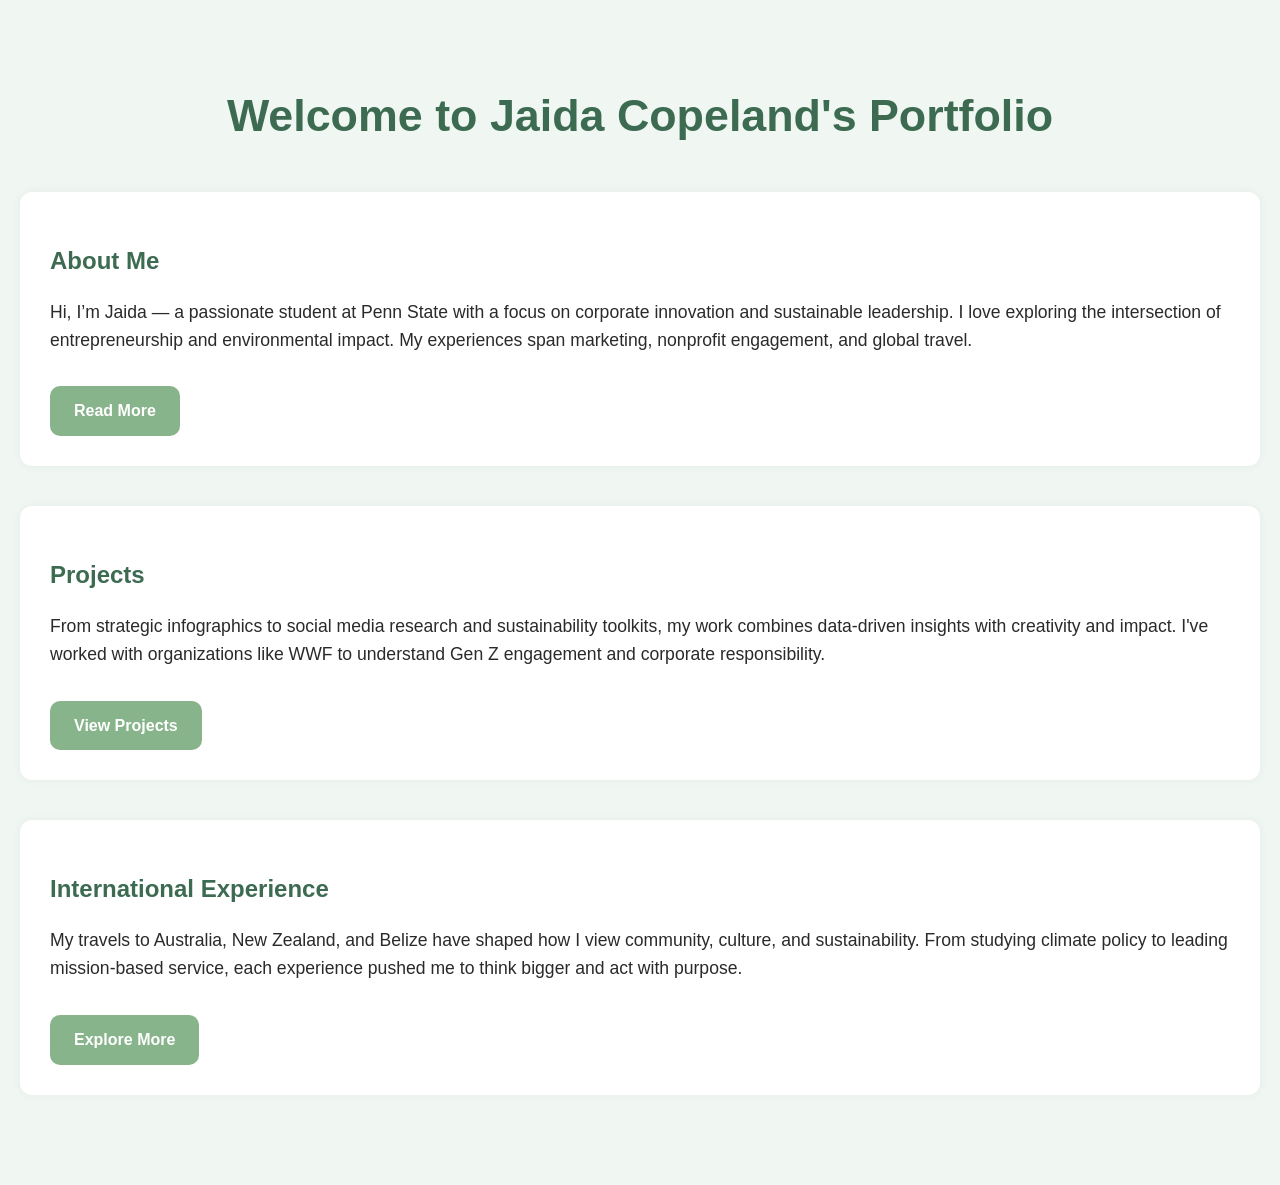
==== index.html @ 793de3ed "Rename index (3).html to index.html" ====
<!DOCTYPE html>
<html lang="en">
<head>
  <meta charset="UTF-8" />
  <title>Jaida Copeland Portfolio</title>
  <link rel="stylesheet" href="style.css" />
  <style>
    body {
      font-family: 'Arial', sans-serif;
      background-color: #f0f7f2;
      color: #2a2a2a;
      padding: 50px 20px;
      line-height: 1.6;
    }
    h1 {
      text-align: center;
      font-size: 2.8em;
      margin-bottom: 40px;
      color: #3d6b52;
    }
    section {
      background: white;
      border-radius: 12px;
      padding: 30px;
      margin-bottom: 40px;
      box-shadow: 0 0 10px rgba(0,0,0,0.05);
    }
    section h2 {
      color: #3d6b52;
      margin-bottom: 10px;
    }
    section p {
      font-size: 1.1em;
    }
    .button {
      display: inline-block;
      margin-top: 15px;
      padding: 12px 24px;
      background-color: #88b48b;
      color: white;
      text-decoration: none;
      font-weight: bold;
      border-radius: 10px;
      transition: background-color 0.3s ease;
    }
    .button:hover {
      background-color: #6f9c74;
    }
  </style>
</head>
<body>
  <h1>Welcome to Jaida Copeland's Portfolio</h1>

  <section id="about">
    <h2>About Me</h2>
    <p>Hi, I’m Jaida — a passionate student at Penn State with a focus on corporate innovation and sustainable leadership. I love exploring the intersection of entrepreneurship and environmental impact. My experiences span marketing, nonprofit engagement, and global travel.</p>
    <a href="about.html" class="button">Read More</a>
  </section>

  <section id="projects">
    <h2>Projects</h2>
    <p>From strategic infographics to social media research and sustainability toolkits, my work combines data-driven insights with creativity and impact. I've worked with organizations like WWF to understand Gen Z engagement and corporate responsibility.</p>
    <a href="projects.html" class="button">View Projects</a>
  </section>

  <section id="international">
    <h2>International Experience</h2>
    <p>My travels to Australia, New Zealand, and Belize have shaped how I view community, culture, and sustainability. From studying climate policy to leading mission-based service, each experience pushed me to think bigger and act with purpose.</p>
    <a href="international.html" class="button">Explore More</a>
  </section>

</body>
</html>
---- style.css ----
body {
    margin: 0;
    font-family: 'Segoe UI', Tahoma, Geneva, Verdana, sans-serif;
    background-color: #fefcf9;
    color: #333;
}

header {
    display: flex;
    justify-content: space-between;
    align-items: center;
    padding: 1em 2em;
    background-color: #f0f3ef;
    box-shadow: 0 2px 4px rgba(0,0,0,0.05);
}

.logo {
    font-size: 1.5em;
    font-weight: bold;
    color: #4a7c59;
}

nav a {
    margin: 0 10px;
    text-decoration: none;
    color: #4a7c59;
    font-weight: 500;
}

nav a:hover {
    text-decoration: underline;
}

.hero {
    padding: 4em 2em;
    text-align: center;
    background-color: #eaf1ec;
    color: #2e473b;
}

footer {
    text-align: center;
    padding: 2em;
    background-color: #f0f3ef;
    font-size: 0.9em;
    color: #666;
}
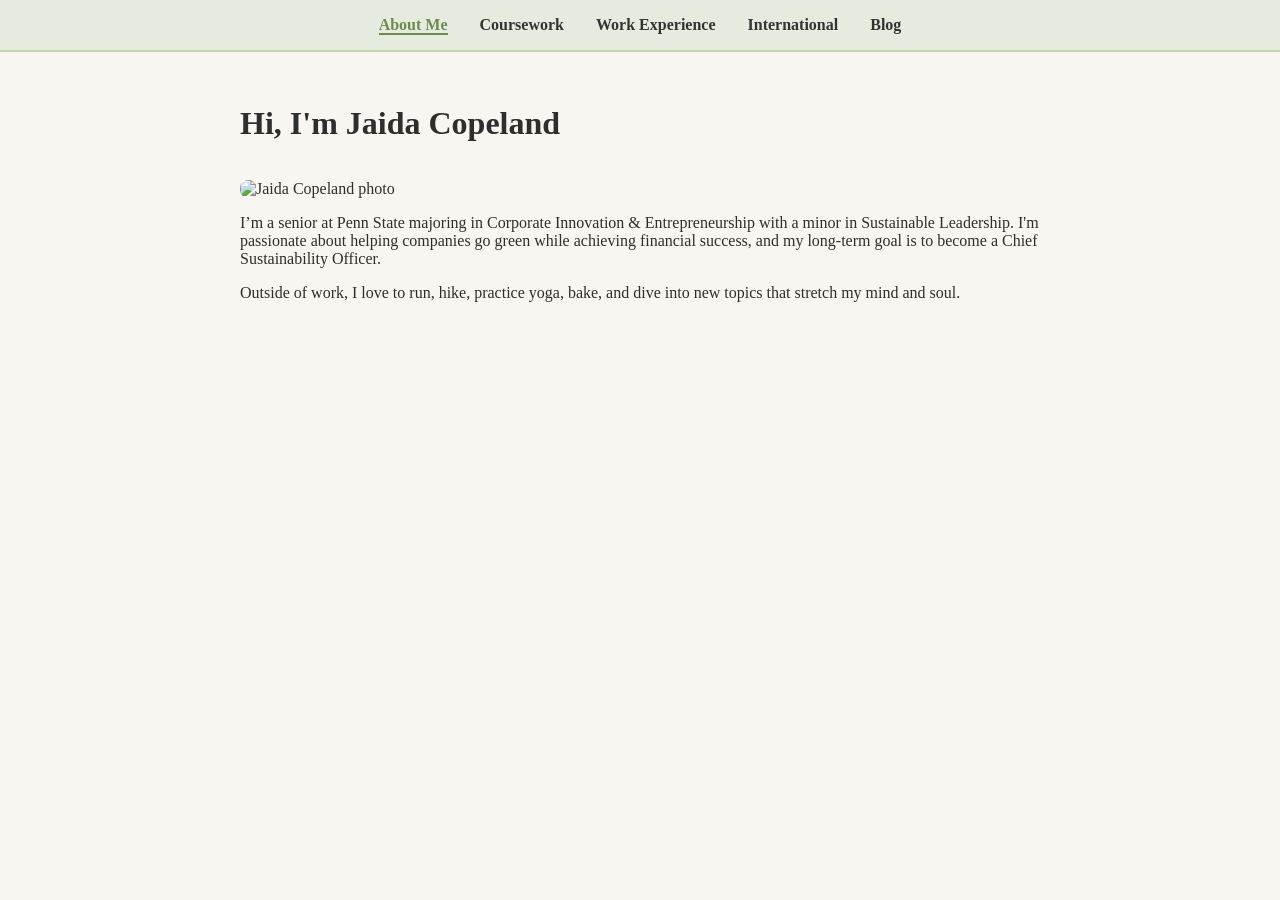
==== commit 07d8e0b5: "Add files via upload" ====
--- a/index.html
+++ b/index.html
@@ -1,74 +1,29 @@
-
 <!DOCTYPE html>
 <html lang="en">
 <head>
-  <meta charset="UTF-8" />
-  <title>Jaida Copeland Portfolio</title>
-  <link rel="stylesheet" href="style.css" />
-  <style>
-    body {
-      font-family: 'Arial', sans-serif;
-      background-color: #f0f7f2;
-      color: #2a2a2a;
-      padding: 50px 20px;
-      line-height: 1.6;
-    }
-    h1 {
-      text-align: center;
-      font-size: 2.8em;
-      margin-bottom: 40px;
-      color: #3d6b52;
-    }
-    section {
-      background: white;
-      border-radius: 12px;
-      padding: 30px;
-      margin-bottom: 40px;
-      box-shadow: 0 0 10px rgba(0,0,0,0.05);
-    }
-    section h2 {
-      color: #3d6b52;
-      margin-bottom: 10px;
-    }
-    section p {
-      font-size: 1.1em;
-    }
-    .button {
-      display: inline-block;
-      margin-top: 15px;
-      padding: 12px 24px;
-      background-color: #88b48b;
-      color: white;
-      text-decoration: none;
-      font-weight: bold;
-      border-radius: 10px;
-      transition: background-color 0.3s ease;
-    }
-    .button:hover {
-      background-color: #6f9c74;
-    }
-  </style>
+    <meta charset="UTF-8">
+    <title>About Me</title>
+    <link rel="stylesheet" href="style.css">
 </head>
 <body>
-  <h1>Welcome to Jaida Copeland's Portfolio</h1>
 
-  <section id="about">
-    <h2>About Me</h2>
-    <p>Hi, I’m Jaida — a passionate student at Penn State with a focus on corporate innovation and sustainable leadership. I love exploring the intersection of entrepreneurship and environmental impact. My experiences span marketing, nonprofit engagement, and global travel.</p>
-    <a href="about.html" class="button">Read More</a>
-  </section>
+<header>
+    <nav>
+        <ul>
+            <li><a href="index.html" class="active">About Me</a></li>
+            <li><a href="coursework.html">Coursework</a></li>
+            <li><a href="work.html">Work Experience</a></li>
+            <li><a href="international.html">International</a></li>
+            <li><a href="blog.html">Blog</a></li>
+        </ul>
+    </nav>
+</header>
 
-  <section id="projects">
-    <h2>Projects</h2>
-    <p>From strategic infographics to social media research and sustainability toolkits, my work combines data-driven insights with creativity and impact. I've worked with organizations like WWF to understand Gen Z engagement and corporate responsibility.</p>
-    <a href="projects.html" class="button">View Projects</a>
-  </section>
-
-  <section id="international">
-    <h2>International Experience</h2>
-    <p>My travels to Australia, New Zealand, and Belize have shaped how I view community, culture, and sustainability. From studying climate policy to leading mission-based service, each experience pushed me to think bigger and act with purpose.</p>
-    <a href="international.html" class="button">Explore More</a>
-  </section>
-
+<main>
+    <h1>Hi, I'm Jaida Copeland</h1>
+    <img src="assets/gazebo pic.jpg" alt="Jaida Copeland photo">
+    <p>I’m a senior at Penn State majoring in Corporate Innovation & Entrepreneurship with a minor in Sustainable Leadership. I'm passionate about helping companies go green while achieving financial success, and my long-term goal is to become a Chief Sustainability Officer.</p>
+    <p>Outside of work, I love to run, hike, practice yoga, bake, and dive into new topics that stretch my mind and soul.</p>
+</main>
 </body>
 </html>
--- a/style.css
+++ b/style.css
@@ -1,47 +1,50 @@
+
 body {
+    font-family: 'Georgia', serif;
     margin: 0;
-    font-family: 'Segoe UI', Tahoma, Geneva, Verdana, sans-serif;
-    background-color: #fefcf9;
+    background-color: #f9f6f1;
+    color: #2e2e2e;
+}
+header {
+    background-color: #e6ebe0;
+    padding: 1rem 0;
+    text-align: center;
+    border-bottom: 2px solid #c4d6b0;
+}
+nav ul {
+    display: flex;
+    justify-content: center;
+    list-style: none;
+    gap: 2rem;
+    padding: 0;
+    margin: 0;
+}
+nav ul li a {
+    text-decoration: none;
     color: #333;
+    font-weight: 600;
 }
-
-header {
-    display: flex;
-    justify-content: space-between;
-    align-items: center;
-    padding: 1em 2em;
-    background-color: #f0f3ef;
-    box-shadow: 0 2px 4px rgba(0,0,0,0.05);
+nav ul li a:hover, nav ul li a.active {
+    color: #6c8c4d;
+    border-bottom: 2px solid #6c8c4d;
 }
-
-.logo {
-    font-size: 1.5em;
-    font-weight: bold;
+main {
+    padding: 2rem;
+    max-width: 800px;
+    margin: auto;
+}
+section {
+    margin-bottom: 2.5rem;
+}
+img {
+    max-width: 100%;
+    height: auto;
+    margin-top: 1rem;
+    border-radius: 8px;
+}
+a {
     color: #4a7c59;
 }
-
-nav a {
-    margin: 0 10px;
-    text-decoration: none;
-    color: #4a7c59;
-    font-weight: 500;
-}
-
-nav a:hover {
+a:hover {
     text-decoration: underline;
 }
-
-.hero {
-    padding: 4em 2em;
-    text-align: center;
-    background-color: #eaf1ec;
-    color: #2e473b;
-}
-
-footer {
-    text-align: center;
-    padding: 2em;
-    background-color: #f0f3ef;
-    font-size: 0.9em;
-    color: #666;
-}
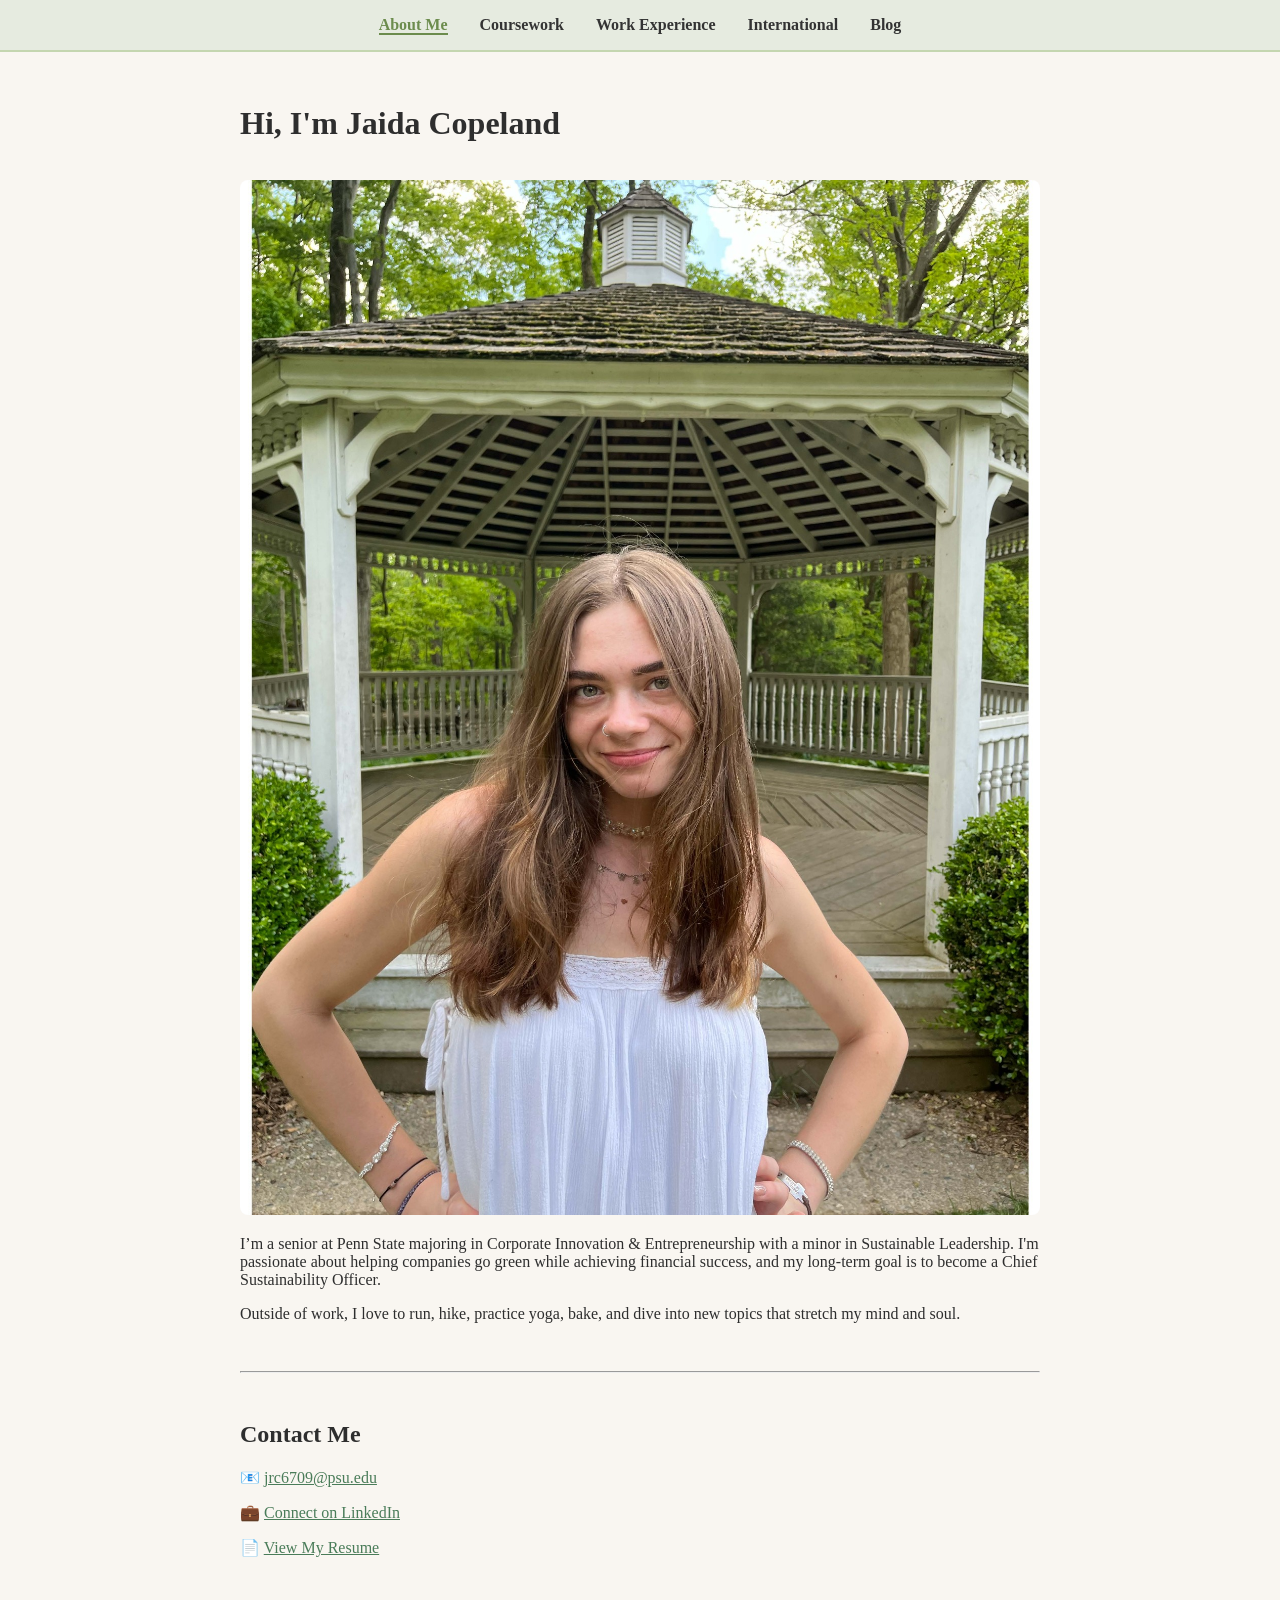
==== commit b9003551: "Rename index (4).html to index.html" ====
--- a/index.html
+++ b/index.html
@@ -6,7 +6,6 @@
     <link rel="stylesheet" href="style.css">
 </head>
 <body>
-
 <header>
     <nav>
         <ul>
@@ -18,12 +17,20 @@
         </ul>
     </nav>
 </header>
-
 <main>
     <h1>Hi, I'm Jaida Copeland</h1>
     <img src="assets/gazebo pic.jpg" alt="Jaida Copeland photo">
     <p>I’m a senior at Penn State majoring in Corporate Innovation & Entrepreneurship with a minor in Sustainable Leadership. I'm passionate about helping companies go green while achieving financial success, and my long-term goal is to become a Chief Sustainability Officer.</p>
     <p>Outside of work, I love to run, hike, practice yoga, bake, and dive into new topics that stretch my mind and soul.</p>
+
+    <hr style="margin: 3rem 0;">
+
+    <section>
+        <h2>Contact Me</h2>
+        <p>📧 <a href="mailto:jrc6709@psu.edu">jrc6709@psu.edu</a></p>
+        <p>💼 <a href="https://www.linkedin.com/in/jaidacopeland/" target="_blank">Connect on LinkedIn</a></p>
+        <p>📄 <a href="assets/COPELAND RESUME SP 25.pdf" target="_blank">View My Resume</a></p>
+    </section>
 </main>
 </body>
 </html>
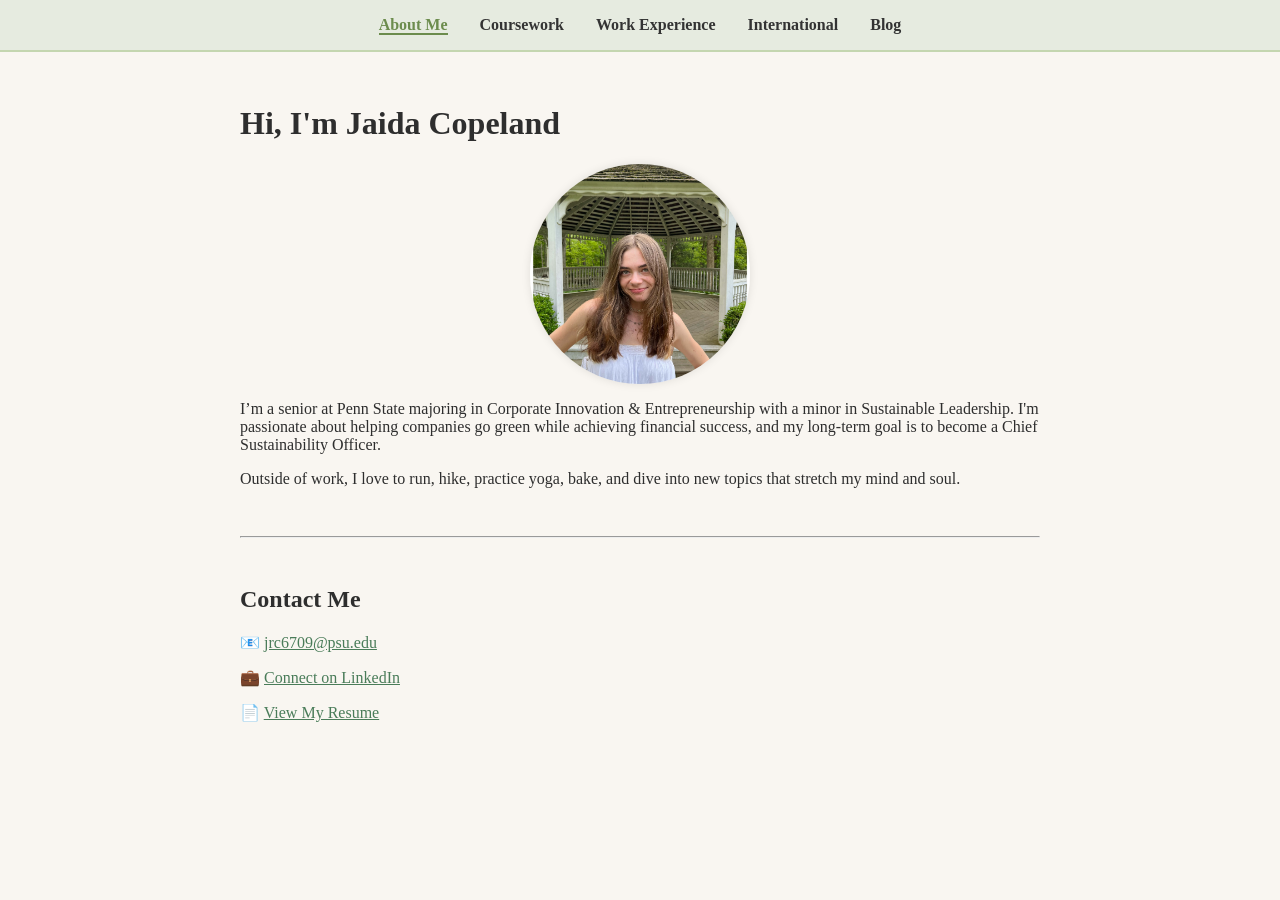
==== commit 5d31dc77: "Rename index (6).html to index.html" ====
--- a/index.html
+++ b/index.html
@@ -4,6 +4,17 @@
     <meta charset="UTF-8">
     <title>About Me</title>
     <link rel="stylesheet" href="style.css">
+    <style>
+        .profile-pic {
+            width: 220px;
+            height: 220px;
+            object-fit: cover;
+            border-radius: 50%;
+            display: block;
+            margin: 1rem auto;
+            box-shadow: 0 0 10px rgba(0, 0, 0, 0.1);
+        }
+    </style>
 </head>
 <body>
 <header>
@@ -19,7 +30,7 @@
 </header>
 <main>
     <h1>Hi, I'm Jaida Copeland</h1>
-    <img src="assets/gazebo pic.jpg" alt="Jaida Copeland photo">
+    <img src="assets/gazebo pic.jpg" alt="Jaida Copeland photo" class="profile-pic">
     <p>I’m a senior at Penn State majoring in Corporate Innovation & Entrepreneurship with a minor in Sustainable Leadership. I'm passionate about helping companies go green while achieving financial success, and my long-term goal is to become a Chief Sustainability Officer.</p>
     <p>Outside of work, I love to run, hike, practice yoga, bake, and dive into new topics that stretch my mind and soul.</p>
 
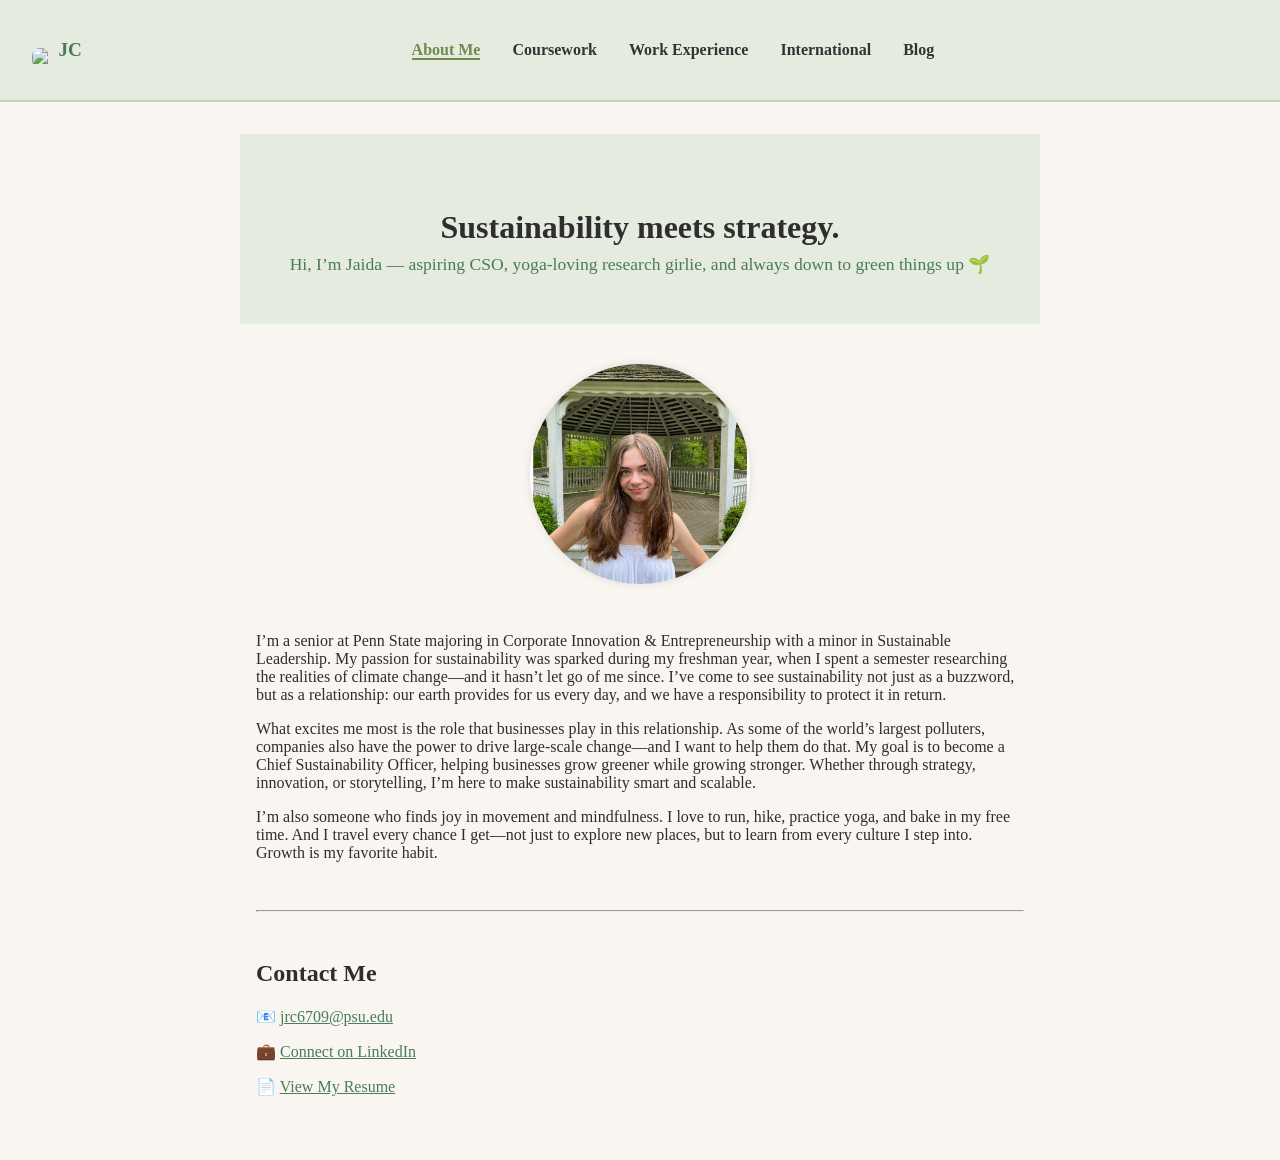
==== commit c78796cf: "Rename index (7).html to index.html" ====
--- a/index.html
+++ b/index.html
@@ -5,21 +5,54 @@
     <title>About Me</title>
     <link rel="stylesheet" href="style.css">
     <style>
+        .navbar-brand {
+            font-family: 'Georgia', serif;
+            font-weight: bold;
+            font-size: 1.2rem;
+            display: flex;
+            align-items: center;
+            gap: 0.4rem;
+            margin-right: auto;
+            padding-left: 1rem;
+            color: #4a7c59;
+        }
+        .navbar-brand img {
+            width: 20px;
+            height: 20px;
+        }
+        .hero {
+            background-color: #e6ebe0;
+            padding: 3rem 1rem 2rem 1rem;
+            text-align: center;
+        }
+        .hero h1 {
+            font-size: 2rem;
+            margin-bottom: 0.5rem;
+        }
+        .hero p {
+            font-size: 1.1rem;
+            color: #4a7c59;
+            margin-top: 0;
+        }
         .profile-pic {
             width: 220px;
             height: 220px;
             object-fit: cover;
             border-radius: 50%;
             display: block;
-            margin: 1rem auto;
+            margin: 2rem auto 1rem auto;
             box-shadow: 0 0 10px rgba(0, 0, 0, 0.1);
         }
     </style>
 </head>
 <body>
 <header>
-    <nav>
-        <ul>
+    <nav style="display: flex; align-items: center; background-color: #e6ebe0; padding: 1rem;">
+        <div class="navbar-brand">
+            <img src="assets/leaf-icon.png" alt="Leaf Icon">
+            JC
+        </div>
+        <ul style="display: flex; gap: 2rem; list-style: none; margin: 0 auto 0 0; padding: 0;">
             <li><a href="index.html" class="active">About Me</a></li>
             <li><a href="coursework.html">Coursework</a></li>
             <li><a href="work.html">Work Experience</a></li>
@@ -29,14 +62,20 @@
     </nav>
 </header>
 <main>
-    <h1>Hi, I'm Jaida Copeland</h1>
+    <section class="hero">
+        <h1>Sustainability meets strategy.</h1>
+        <p>Hi, I’m Jaida — aspiring CSO, yoga-loving research girlie, and always down to green things up 🌱</p>
+    </section>
+
     <img src="assets/gazebo pic.jpg" alt="Jaida Copeland photo" class="profile-pic">
-    <p>I’m a senior at Penn State majoring in Corporate Innovation & Entrepreneurship with a minor in Sustainable Leadership. I'm passionate about helping companies go green while achieving financial success, and my long-term goal is to become a Chief Sustainability Officer.</p>
-    <p>Outside of work, I love to run, hike, practice yoga, bake, and dive into new topics that stretch my mind and soul.</p>
 
-    <hr style="margin: 3rem 0;">
+    <section style="max-width: 800px; margin: auto; padding: 1rem;">
+        <p>I’m a senior at Penn State majoring in Corporate Innovation & Entrepreneurship with a minor in Sustainable Leadership. My passion for sustainability was sparked during my freshman year, when I spent a semester researching the realities of climate change—and it hasn’t let go of me since. I’ve come to see sustainability not just as a buzzword, but as a relationship: our earth provides for us every day, and we have a responsibility to protect it in return.</p>
+        <p>What excites me most is the role that businesses play in this relationship. As some of the world’s largest polluters, companies also have the power to drive large-scale change—and I want to help them do that. My goal is to become a Chief Sustainability Officer, helping businesses grow greener while growing stronger. Whether through strategy, innovation, or storytelling, I’m here to make sustainability smart and scalable.</p>
+        <p>I’m also someone who finds joy in movement and mindfulness. I love to run, hike, practice yoga, and bake in my free time. And I travel every chance I get—not just to explore new places, but to learn from every culture I step into. Growth is my favorite habit.</p>
 
-    <section>
+        <hr style="margin: 3rem 0;">
+
         <h2>Contact Me</h2>
         <p>📧 <a href="mailto:jrc6709@psu.edu">jrc6709@psu.edu</a></p>
         <p>💼 <a href="https://www.linkedin.com/in/jaidacopeland/" target="_blank">Connect on LinkedIn</a></p>
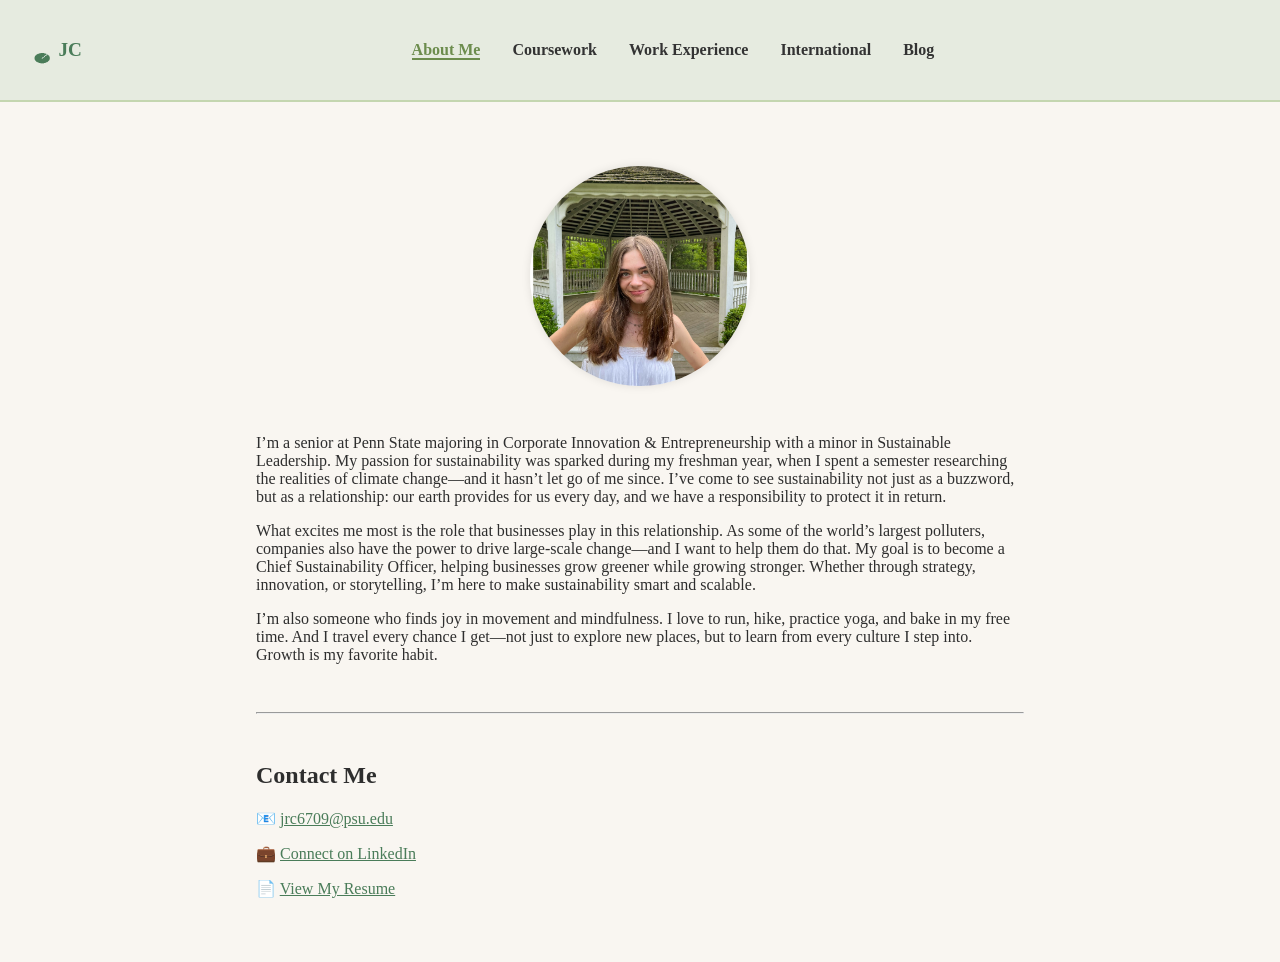
==== commit 3cc8d603: "Rename index (8).html to index.html" ====
--- a/index.html
+++ b/index.html
@@ -19,20 +19,6 @@
         .navbar-brand img {
             width: 20px;
             height: 20px;
-        }
-        .hero {
-            background-color: #e6ebe0;
-            padding: 3rem 1rem 2rem 1rem;
-            text-align: center;
-        }
-        .hero h1 {
-            font-size: 2rem;
-            margin-bottom: 0.5rem;
-        }
-        .hero p {
-            font-size: 1.1rem;
-            color: #4a7c59;
-            margin-top: 0;
         }
         .profile-pic {
             width: 220px;
@@ -62,11 +48,6 @@
     </nav>
 </header>
 <main>
-    <section class="hero">
-        <h1>Sustainability meets strategy.</h1>
-        <p>Hi, I’m Jaida — aspiring CSO, yoga-loving research girlie, and always down to green things up 🌱</p>
-    </section>
-
     <img src="assets/gazebo pic.jpg" alt="Jaida Copeland photo" class="profile-pic">
 
     <section style="max-width: 800px; margin: auto; padding: 1rem;">
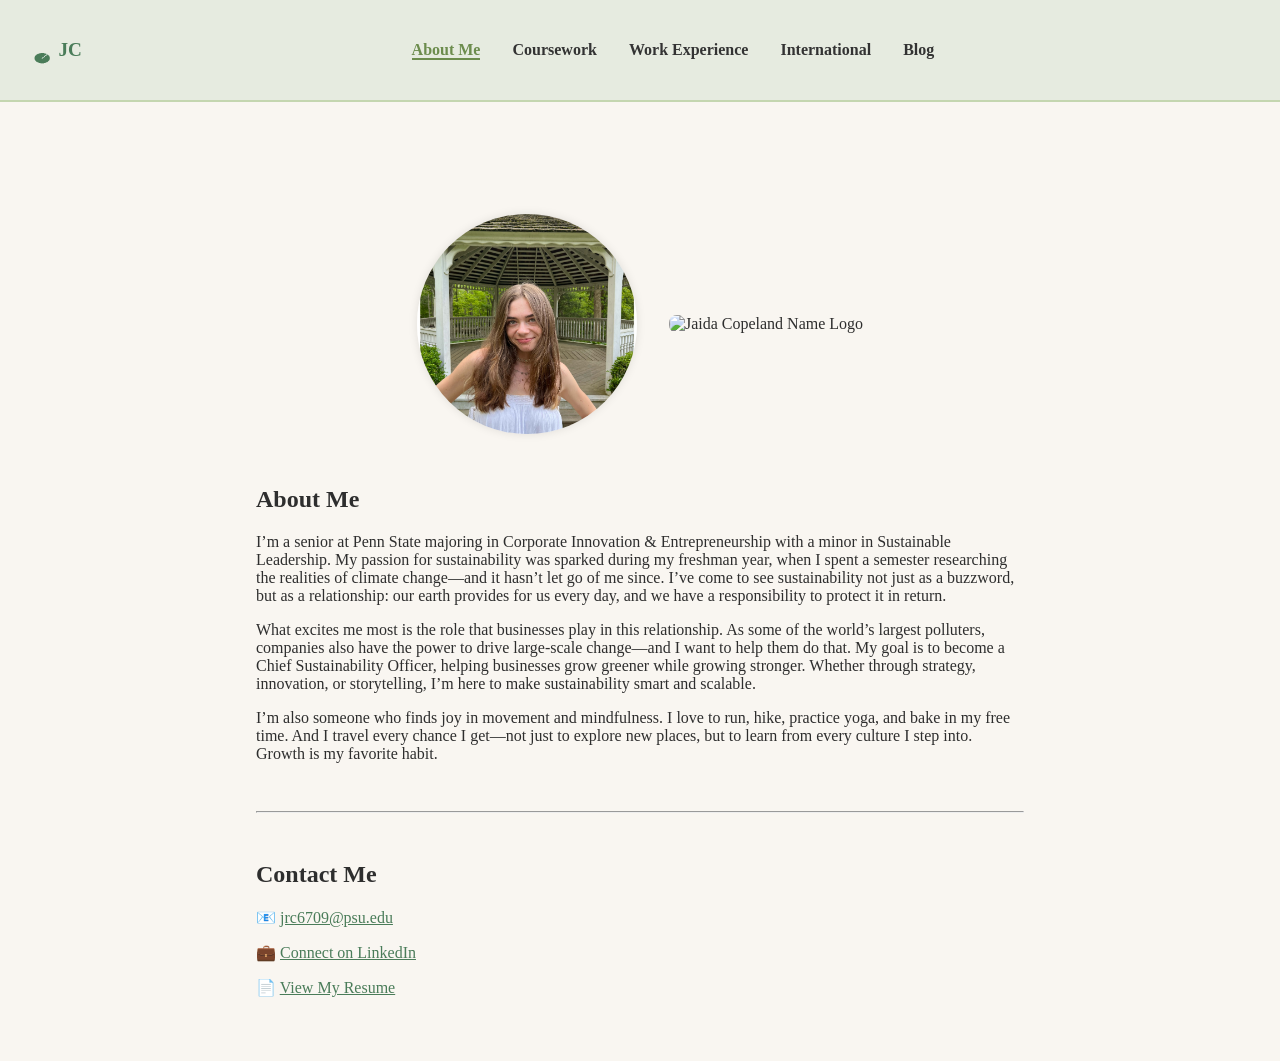
==== commit b24e4987: "Rename index (9).html to index.html" ====
--- a/index.html
+++ b/index.html
@@ -20,13 +20,23 @@
             width: 20px;
             height: 20px;
         }
-        .profile-pic {
+        .hero-stack {
+            display: flex;
+            justify-content: center;
+            align-items: center;
+            gap: 2rem;
+            flex-wrap: wrap;
+            margin-top: 3rem;
+            padding: 1rem;
+        }
+        .hero-stack img.name-logo {
+            max-width: 240px;
+        }
+        .hero-stack img.profile-pic {
             width: 220px;
             height: 220px;
             object-fit: cover;
             border-radius: 50%;
-            display: block;
-            margin: 2rem auto 1rem auto;
             box-shadow: 0 0 10px rgba(0, 0, 0, 0.1);
         }
     </style>
@@ -48,9 +58,13 @@
     </nav>
 </header>
 <main>
-    <img src="assets/gazebo pic.jpg" alt="Jaida Copeland photo" class="profile-pic">
+    <div class="hero-stack">
+        <img src="assets/gazebo pic.jpg" alt="Jaida Copeland photo" class="profile-pic">
+        <img src="assets/A_website_header_section_in_the_image_showcases_a_.png" alt="Jaida Copeland Name Logo" class="name-logo">
+    </div>
 
     <section style="max-width: 800px; margin: auto; padding: 1rem;">
+        <h2>About Me</h2>
         <p>I’m a senior at Penn State majoring in Corporate Innovation & Entrepreneurship with a minor in Sustainable Leadership. My passion for sustainability was sparked during my freshman year, when I spent a semester researching the realities of climate change—and it hasn’t let go of me since. I’ve come to see sustainability not just as a buzzword, but as a relationship: our earth provides for us every day, and we have a responsibility to protect it in return.</p>
         <p>What excites me most is the role that businesses play in this relationship. As some of the world’s largest polluters, companies also have the power to drive large-scale change—and I want to help them do that. My goal is to become a Chief Sustainability Officer, helping businesses grow greener while growing stronger. Whether through strategy, innovation, or storytelling, I’m here to make sustainability smart and scalable.</p>
         <p>I’m also someone who finds joy in movement and mindfulness. I love to run, hike, practice yoga, and bake in my free time. And I travel every chance I get—not just to explore new places, but to learn from every culture I step into. Growth is my favorite habit.</p>
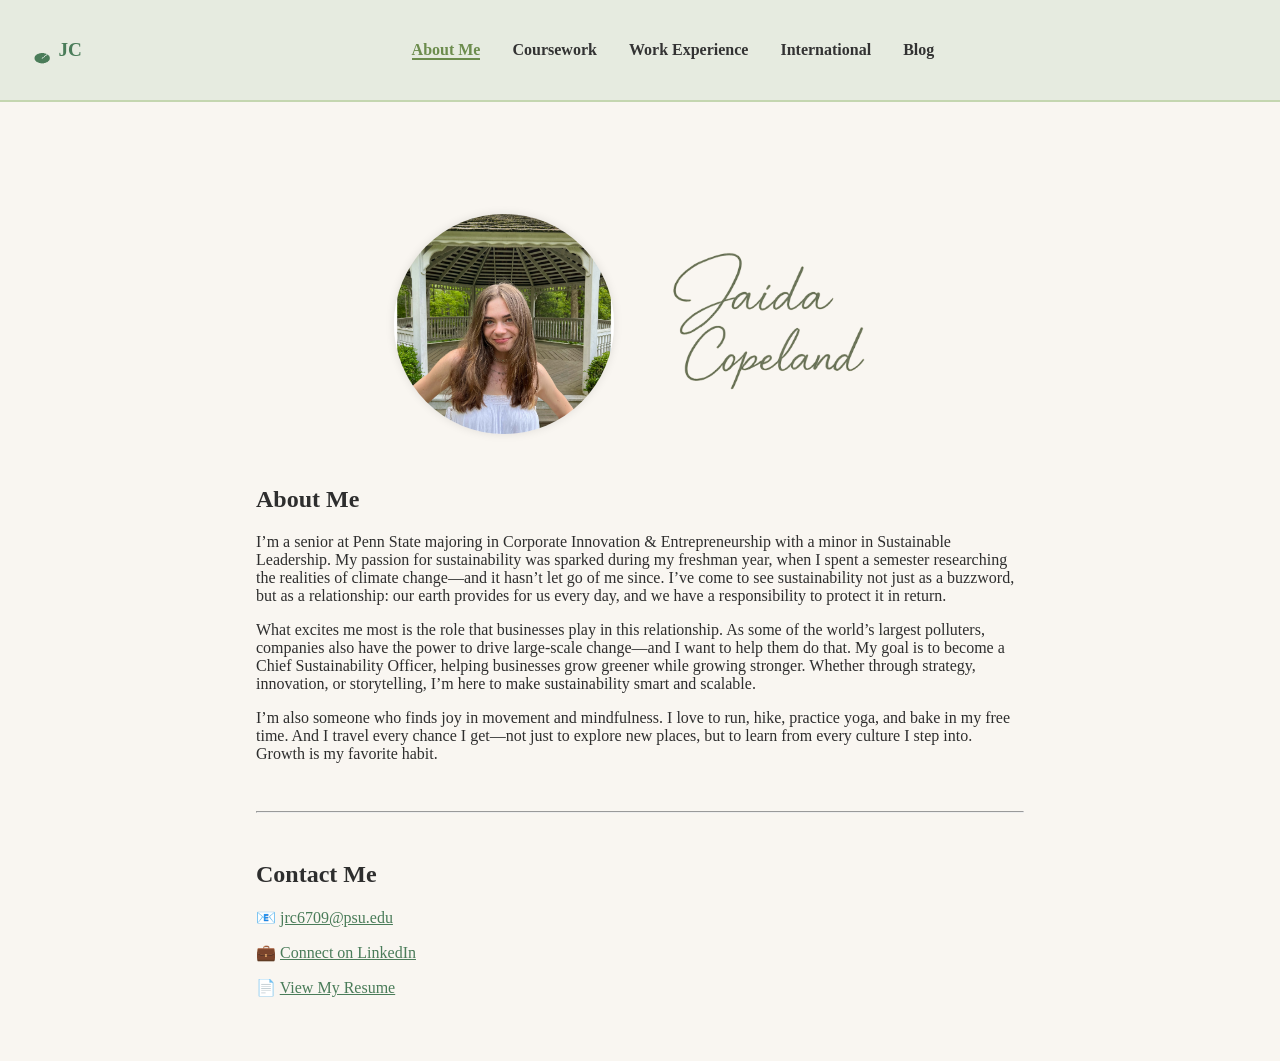
==== commit c236028e: "Update index.html" ====
--- a/index.html
+++ b/index.html
@@ -60,7 +60,7 @@
 <main>
     <div class="hero-stack">
         <img src="assets/gazebo pic.jpg" alt="Jaida Copeland photo" class="profile-pic">
-        <img src="assets/A_website_header_section_in_the_image_showcases_a_.png" alt="Jaida Copeland Name Logo" class="name-logo">
+        <img src="assets/jaida-logo.png" alt="Jaida Copeland Name Logo" class="name-logo">
     </div>
 
     <section style="max-width: 800px; margin: auto; padding: 1rem;">
